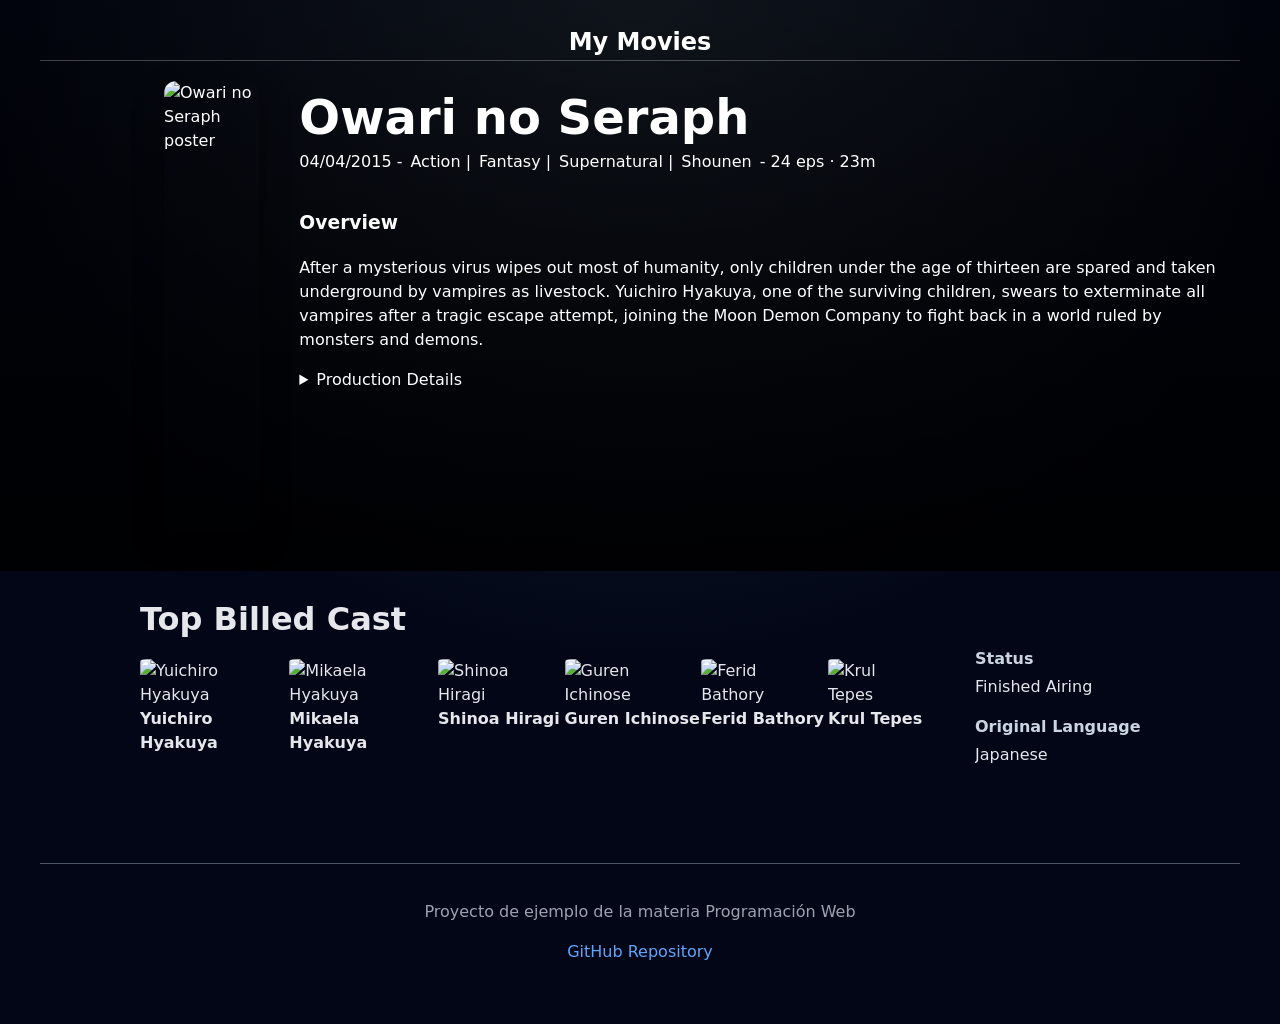
==== index.html @ bafc9f7d "Initial Commit" ====
<!DOCTYPE html>
<html lang="en">
    <head>
        <title>Página de Ejemplo</title>
        <meta charset="UTF-8">
        <meta name="viewport" content="width=device-width, initial-scale=1">
        <link href="css/style.css" rel="stylesheet">
    </head>
    <body>
      <section class= "top-info">
    <header class="page-header">
        <h1>My Movies</h1>
    </header>
    <article>
        <div class="top-movie">
            <img class="poster" src="https://s4.anilist.co/file/anilistcdn/media/anime/cover/large/bx20829-pgsXVjrfyI5V.png" alt="Owari no Seraph poster">
            <header>
            <h1 class="movie-title">Owari no Seraph</h1>
            <div class="movie-info">
                <p>  04/04/2015 -</p> 
                <ul class="movie-genre"> 
                    <li> Action | </li>
                    <li> Fantasy | </li>
                    <li> Supernatural | </li>
                    <li> Shounen </li>
                </ul>
                <p>- 24 eps · 23m</p>  
            </div>         
            
            <h1>Overview</h1>
            <p>After a mysterious virus wipes out most of humanity, only children under
            the age of thirteen are spared and taken underground by vampires as livestock.
            Yuichiro Hyakuya, one of the surviving children, swears to exterminate all
            vampires after a tragic escape attempt, joining the Moon Demon Company to
            fight back in a world ruled by monsters and demons.</p>

            <details>
                <summary>Production Details</summary>
                <p> Studio: Wit Studio </p>
                <p> Episodes: 24 (Season 1 &amp; 2)</p>
            </details>
            </header>
        </div>
        </article>
      </section>
      <div class="contenedor2info">
      <div class="castcont">
      <h1>Top Billed Cast</h1>
        <div class="cast">
            <div class="cast-item"> 
                <img src="https://s4.anilist.co/file/anilistcdn/character/large/b83015-XmUdY42WSKRG.png" alt="Yuichiro Hyakuya">
                <h1>Yuichiro Hyakuya</h1>
            </div>
            <div class="cast-item"> 
               <img src="https://s4.anilist.co/file/anilistcdn/character/large/b87287-cBUVUJNbvfvT.png" alt="Mikaela Hyakuya">
                <h1>Mikaela Hyakuya</h1>
            </div>
              <div class="cast-item">
               <img src="https://s4.anilist.co/file/anilistcdn/character/large/b83017-XXdnbunnBdTd.png" alt="Shinoa Hiragi">
                <h1>Shinoa Hiragi</h1>
            </div>
            <div class="cast-item"> 
                <img src="https://s4.anilist.co/file/anilistcdn/character/large/b88993-YNw36YYleasn.png" alt="Guren Ichinose">
                <h1>Guren Ichinose</h1>
            </div>
              <div class="cast-item">
                <img src="https://s4.anilist.co/file/anilistcdn/character/large/b88990-GQCTvKZPTg3h.png" alt="Ferid Bathory">
                <h1>Ferid Bathory</h1>
            </div>
            <div class="cast-item"> 
                <img src="https://s4.anilist.co/file/anilistcdn/character/large/b88899-ydsougsJFwCi.png" alt="Krul Tepes">
                <h1>Krul Tepes</h1>
            </div>
        </div>
        </div>
      <div class="movie-info2">
          <div class="movie-meta">

   <div class="meta-item">
      <h4>Status</h4>
      <p>Finished Airing</p>
   </div>

   <div class="meta-item">
      <h4>Original Language</h4>
      <p>Japanese</p>
   </div>

</div>
        </div>
      </div>
      <footer>
        <p> Proyecto de ejemplo de la materia Programación Web</p>
        <p><a href="github.com\miusuario\elrepo"> GitHub Repository</a></p>
   </footer>
    </body>
</html>
---- css/style.css ----
* {
    box-sizing: border-box; /* el width y height total incluye al padding y el border */
}

h1,
h2 
{
    /* font-weight: bold; */
     font-weight: 700; 
    /* font-weight: 900; */
}


body {
    padding: 0 0.75rem 1.5rem;
    font-size: 1rem;
    line-height: 1.5;
    margin: 0;
    min-height: 100vh;
    color: #e5e7eb;
    font-family:  ui-sans-serif, system-ui, -apple-system,
     BlinkMacSystemFont, "Segoe UI", Roboto, "Helvetica Neue", 
     Arial, "Noto Sans", sans-serif, "Apple Color Emoji", 
     "Segoe UI Emoji", "Segoe UI Symbol", "Noto Color Emoji";
    background: radial-gradient(circle at top, #1f2937 0, #020617 55%);
    display: flex;
    flex-direction: column;
    align-items: center;
}

body > :not(.top-info) {
    width: 100%;
    max-width: 1200px;
}

.page-header {
    text-align: center;
    border-bottom: 1px solid rgba(255, 255, 255, 0.25);
    margin-bottom: 1.5rem;
    padding: 1.25rem 0 1rem;
}
.page-header > h1 {
    margin-bottom: 0;
    margin-top: 0;
}
.movie-title {
    font-size: 3rem;
    font-weight: bolder; 
    margin-bottom: 0;
    margin-top: 0;
}

.movie-info {
    display: flex;
}

.movie-info  p  {
    margin-top: 5px;
}

.top-movie {
  margin-top: 20px;
  display: flex;
  margin-left: 100px;
}

.poster
{
    width: 300px;
    height: 450px;
    margin-right: 40px;
    border-radius: 12px;
    box-shadow: 0 12px 30px rgba(0, 0, 0, 0.45);
}

.movie-info {
  display: flex;
  margin-top: -8px;
}

.movie-genre {
  display: flex;
  margin-top: 5px;
  padding-left: 0.5rem;
}

.movie-genre li {
  margin-right: 0.5rem;
  list-style-type: none; /* Sin bullets */
}

.cast-item img{
  width: 150px;
  height: 225px;
  margin-right: 40px;
  border-radius: 6%;
}

.cast-item {
  scroll-snap-align: start;
}

.cast-item > h1
{
    margin-top: 0;
    font-size: medium;
    font-weight: bold;
}

.cast {
  display: flex;
  overflow-x: auto;
  scroll-snap-type: x mandatory;
}

.top-info {
   background-image: linear-gradient(rgba(0, 0, 0, 0.5), rgba(0, 0, 0, 0.9)),
     url('https://s4.anilist.co/file/anilistcdn/media/anime/banner/20829-1BRrVJAxlEKT.jpg'); /* Ruta de la imagen */
   background-size: cover; /* Ajusta la imagen para cubrir todo el contenedor */
   background-position: center center; /* Usa la parte media de la imagen */
   color: white; /* Color del texto para contraste */
   padding: 1.5rem 0 2.5rem;
   margin-bottom: 2.5rem;
   width: 100vw;
   margin-left: calc(50% - 50vw);
   margin-right: calc(50% - 50vw);
}

.top-info > * {
   max-width: 1200px;
   margin: 0 auto;
   padding: 0 1.5rem;
}

footer 
{
  border-top: 1px solid rgba(148, 163, 184, 0.5);
  margin-top: 3rem;
  padding-top: 1.25rem;
  padding-bottom: 1.25rem;
  text-align: center;
  color: #9ca3af;
}
.castcont {
  margin-right: 0;
  width: 900px;
  margin-left: 100px;
  flex: 3;
  
}

.castcont > h1 {
  margin-top: -3rem;
  margin-bottom: 1rem;
}

.movie-info2 {
  flex: 1;
  overflow-x: auto;
}

.movie-meta {
  margin-top: 0.25rem;
}

.meta-item > h4 {
  margin-top: 0;
  margin-bottom: 0.25rem;
  color: #cbd5e1;
  font-weight: 700;
}

.meta-item > p {
  margin-top: 0;
  margin-bottom: 1rem;
  color: #e5e7eb;
}

.contenedor2info {
  display: flex;      /* pone los hijos en fila */
  gap: 40px;
  margin-top: 2rem;
  margin-bottom: 2rem;
}

a {
  color: #60a5fa;
  text-decoration: none;
}

a:hover {
  text-decoration: underline;
}
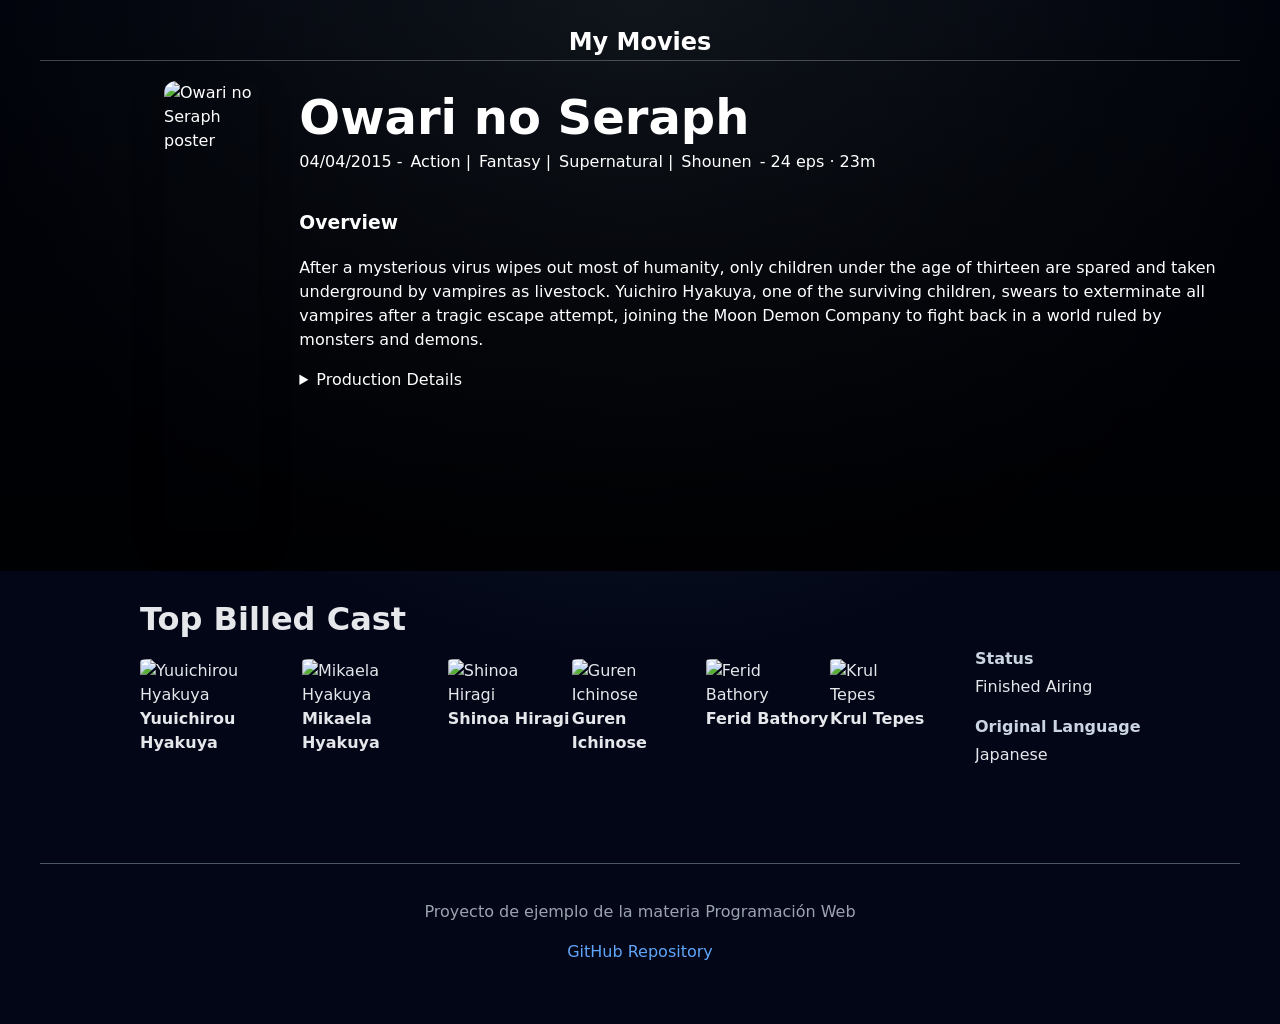
==== commit bb5ec311: "Agregar Pagina Autor" ====
--- a/index.html
+++ b/index.html
@@ -47,10 +47,10 @@
       <div class="castcont">
       <h1>Top Billed Cast</h1>
         <div class="cast">
-            <div class="cast-item"> 
-                <img src="https://s4.anilist.co/file/anilistcdn/character/large/b83015-XmUdY42WSKRG.png" alt="Yuichiro Hyakuya">
-                <h1>Yuichiro Hyakuya</h1>
-            </div>
+            <a class="cast-item" href="actor-yuuichirou.html"> 
+                <img src="https://s4.anilist.co/file/anilistcdn/character/large/b83015-XmUdY42WSKRG.png" alt="Yuuichirou Hyakuya">
+                <h1>Yuuichirou Hyakuya</h1>
+            </a>
             <div class="cast-item"> 
                <img src="https://s4.anilist.co/file/anilistcdn/character/large/b87287-cBUVUJNbvfvT.png" alt="Mikaela Hyakuya">
                 <h1>Mikaela Hyakuya</h1>
--- a/css/style.css
+++ b/css/style.css
@@ -98,6 +98,15 @@
 
 .cast-item {
   scroll-snap-align: start;
+  display: inline-block;
+  color: inherit;
+  text-decoration: none;
+  transition: transform 0.2s ease, box-shadow 0.2s ease;
+}
+
+.cast-item:hover {
+  transform: translateY(-6px);
+  text-decoration: none;
 }
 
 .cast-item > h1
@@ -110,6 +119,9 @@
 .cast {
   display: flex;
   overflow-x: auto;
+  overflow-y: visible;
+  padding-top: 8px;
+  margin-top: -8px;
   scroll-snap-type: x mandatory;
 }
 
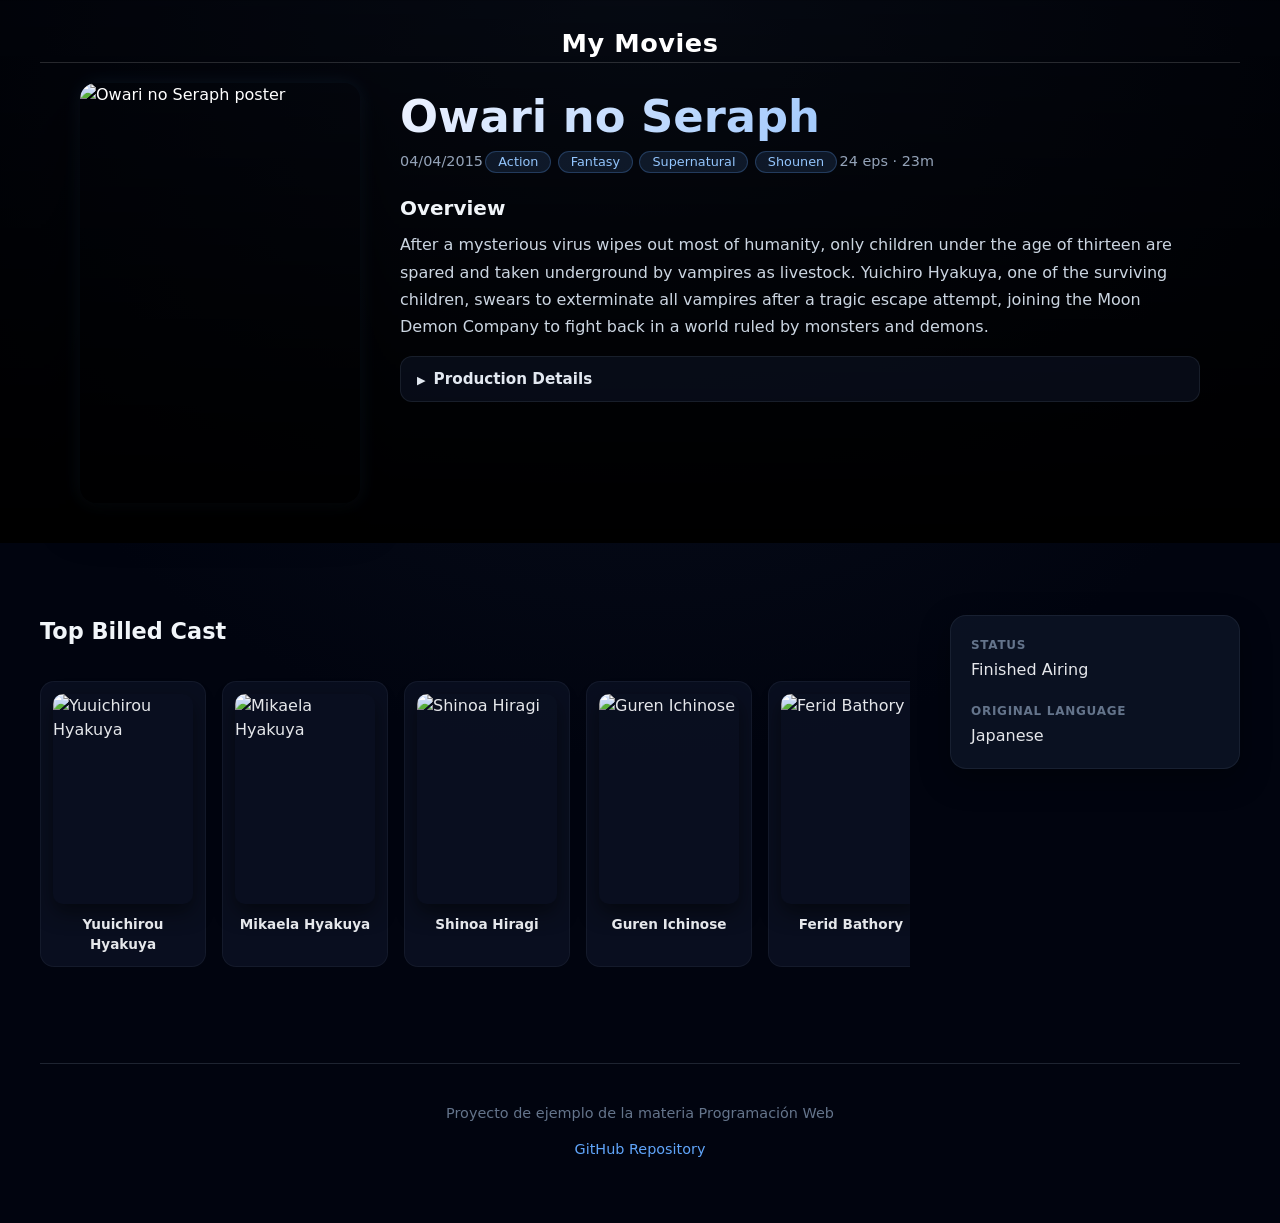
==== commit 78b70e0e: "Cambios pequenos de interfaz" ====
--- a/index.html
+++ b/index.html
@@ -17,14 +17,14 @@
             <header>
             <h1 class="movie-title">Owari no Seraph</h1>
             <div class="movie-info">
-                <p>  04/04/2015 -</p> 
-                <ul class="movie-genre"> 
-                    <li> Action | </li>
-                    <li> Fantasy | </li>
-                    <li> Supernatural | </li>
-                    <li> Shounen </li>
+                <p>04/04/2015</p>
+                <ul class="movie-genre">
+                    <li>Action</li>
+                    <li>Fantasy</li>
+                    <li>Supernatural</li>
+                    <li>Shounen</li>
                 </ul>
-                <p>- 24 eps · 23m</p>  
+                <p>24 eps · 23m</p>
             </div>         
             
             <h1>Overview</h1>
--- a/css/style.css
+++ b/css/style.css
@@ -1,208 +1,398 @@
 * {
-    box-sizing: border-box; /* el width y height total incluye al padding y el border */
+  box-sizing: border-box;
+}
+
+/* ── Animaciones ── */
+@keyframes fadeUp {
+  from { opacity: 0; transform: translateY(18px); }
+  to   { opacity: 1; transform: translateY(0); }
+}
+
+@keyframes fadeIn {
+  from { opacity: 0; }
+  to   { opacity: 1; }
 }
 
 h1,
-h2 
-{
-    /* font-weight: bold; */
-     font-weight: 700; 
-    /* font-weight: 900; */
-}
-
+h2 {
+  font-weight: 700;
+}
 
 body {
-    padding: 0 0.75rem 1.5rem;
-    font-size: 1rem;
-    line-height: 1.5;
-    margin: 0;
-    min-height: 100vh;
-    color: #e5e7eb;
-    font-family:  ui-sans-serif, system-ui, -apple-system,
-     BlinkMacSystemFont, "Segoe UI", Roboto, "Helvetica Neue", 
-     Arial, "Noto Sans", sans-serif, "Apple Color Emoji", 
-     "Segoe UI Emoji", "Segoe UI Symbol", "Noto Color Emoji";
-    background: radial-gradient(circle at top, #1f2937 0, #020617 55%);
-    display: flex;
-    flex-direction: column;
-    align-items: center;
+  padding: 0 0.75rem 1.5rem;
+  font-size: 1rem;
+  line-height: 1.5;
+  margin: 0;
+  min-height: 100vh;
+  color: #e5e7eb;
+  font-family: ui-sans-serif, system-ui, -apple-system,
+    BlinkMacSystemFont, "Segoe UI", Roboto, "Helvetica Neue",
+    Arial, "Noto Sans", sans-serif, "Apple Color Emoji",
+    "Segoe UI Emoji", "Segoe UI Symbol", "Noto Color Emoji";
+  background: radial-gradient(circle at top, #0b1222 0, #01040f 55%);
+  display: flex;
+  flex-direction: column;
+  align-items: center;
 }
 
 body > :not(.top-info) {
-    width: 100%;
-    max-width: 1200px;
+  width: 100%;
+  max-width: 1200px;
+}
+
+
+::-webkit-scrollbar { height: 6px; width: 8px; }
+::-webkit-scrollbar-track { background: transparent; }
+::-webkit-scrollbar-thumb {
+  background: rgba(96, 165, 250, 0.3);
+  border-radius: 999px;
+}
+::-webkit-scrollbar-thumb:hover { background: rgba(96, 165, 250, 0.5); }
+
+/* ── Enlaces ── */
+a {
+  color: #60a5fa;
+  text-decoration: none;
+  transition: color 0.2s;
+}
+
+a:hover {
+  color: #93bbfd;
+  text-decoration: underline;
 }
 
 .page-header {
-    text-align: center;
-    border-bottom: 1px solid rgba(255, 255, 255, 0.25);
-    margin-bottom: 1.5rem;
-    padding: 1.25rem 0 1rem;
-}
+  text-align: center;
+  border-bottom: 1px solid rgba(255, 255, 255, 0.15);
+  margin-bottom: 1.5rem;
+  padding: 1.25rem 0 1rem;
+}
+
 .page-header > h1 {
-    margin-bottom: 0;
-    margin-top: 0;
-}
-.movie-title {
-    font-size: 3rem;
-    font-weight: bolder; 
-    margin-bottom: 0;
-    margin-top: 0;
-}
-
-.movie-info {
-    display: flex;
-}
-
-.movie-info  p  {
-    margin-top: 5px;
+  margin-bottom: 0;
+  margin-top: 0;
+  font-size: 1.6rem;
+  letter-spacing: 0.02em;
+}
+
+
+.top-info {
+  background-image:
+    linear-gradient(to bottom, rgba(0, 0, 0, 0.45) 0%, rgba(0, 0, 0, 0.97) 100%),
+    url('https://s4.anilist.co/file/anilistcdn/media/anime/banner/20829-1BRrVJAxlEKT.jpg');
+  background-size: cover;
+  background-position: center 30%;
+  color: white;
+  padding: 1.5rem 0 2.5rem;
+  margin-bottom: 2.5rem;
+  width: 100vw;
+  margin-left: calc(50% - 50vw);
+  margin-right: calc(50% - 50vw);
+  animation: fadeIn 0.6s ease both;
+}
+
+.top-info > * {
+  max-width: 1200px;
+  margin: 0 auto;
+  padding: 0 1.5rem;
 }
 
 .top-movie {
   margin-top: 20px;
   display: flex;
-  margin-left: 100px;
-}
-
-.poster
-{
-    width: 300px;
-    height: 450px;
-    margin-right: 40px;
-    border-radius: 12px;
-    box-shadow: 0 12px 30px rgba(0, 0, 0, 0.45);
-}
+  gap: 2.5rem;
+  padding: 0 1rem;
+  animation: fadeUp 0.6s 0.1s ease both;
+}
+
+
+.poster {
+  width: 280px;
+  height: 420px;
+  flex-shrink: 0;
+  border-radius: 16px;
+  box-shadow:
+    0 16px 40px rgba(0, 0, 0, 0.6),
+    0 0 20px rgba(96, 165, 250, 0.1);
+  object-fit: cover;
+  transition: transform 0.35s ease, box-shadow 0.35s ease;
+}
+
+.poster:hover {
+  transform: scale(1.03);
+  box-shadow:
+    0 20px 50px rgba(0, 0, 0, 0.65),
+    0 0 30px rgba(96, 165, 250, 0.2);
+}
+
+/* ── Título de la película ── */
+.movie-title {
+  font-size: 2.8rem;
+  font-weight: 800;
+  margin-bottom: 0;
+  margin-top: 0;
+  background: linear-gradient(135deg, #f0f4ff 0%, #60a5fa 100%);
+  -webkit-background-clip: text;
+  background-clip: text;
+  -webkit-text-fill-color: transparent;
+}
+
 
 .movie-info {
   display: flex;
-  margin-top: -8px;
+  align-items: center;
+  flex-wrap: wrap;
+  margin-top: 0;
+  gap: 0.15rem;
+}
+
+.movie-info p {
+  margin: 0;
+  padding: 0;
+  font-size: 0.9rem;
+  color: #94a3b8;
 }
 
 .movie-genre {
   display: flex;
-  margin-top: 5px;
-  padding-left: 0.5rem;
+  flex-wrap: wrap;
+  margin: 0;
+  padding-left: 0;
+  gap: 0.4rem;
 }
 
 .movie-genre li {
+  list-style-type: none;
+  padding: 0.25rem 0.75rem;
+  border-radius: 999px;
+  background: rgba(96, 165, 250, 0.12);
+  border: 1px solid rgba(96, 165, 250, 0.25);
+  font-size: 0.8rem;
+  color: #93c5fd;
+  line-height: 1;
+  transition: background 0.25s, border-color 0.25s;
+}
+
+.movie-genre li:hover {
+  background: rgba(96, 165, 250, 0.22);
+  border-color: rgba(96, 165, 250, 0.45);
+}
+
+.top-movie header > h1:not(.movie-title) {
+  font-size: 1.25rem;
+  margin-top: 1.25rem;
+  margin-bottom: 0.5rem;
+  color: #f1f5f9;
+}
+
+.top-movie header > p {
+  color: #cbd5e1;
+  line-height: 1.7;
+  margin-top: 0;
+}
+
+details {
+  margin-top: 1rem;
+  border-radius: 12px;
+  background: rgba(15, 23, 42, 0.5);
+  backdrop-filter: blur(6px);
+  border: 1px solid rgba(148, 163, 184, 0.12);
+  overflow: hidden;
+  transition: border-color 0.3s;
+}
+
+details:hover {
+  border-color: rgba(96, 165, 250, 0.3);
+}
+
+details summary {
+  padding: 0.65rem 1rem;
+  cursor: pointer;
+  font-weight: 600;
+  font-size: 0.95rem;
+  color: #e2e8f0;
+  transition: background 0.2s;
+  list-style: none;
+}
+
+details summary::before {
+  content: "\25B6";
+  display: inline-block;
   margin-right: 0.5rem;
-  list-style-type: none; /* Sin bullets */
-}
-
-.cast-item img{
-  width: 150px;
-  height: 225px;
-  margin-right: 40px;
-  border-radius: 6%;
-}
-
+  font-size: 0.7rem;
+  transition: transform 0.25s;
+}
+
+details[open] summary::before {
+  transform: rotate(90deg);
+}
+
+details summary:hover {
+  background: rgba(96, 165, 250, 0.08);
+}
+
+details > p {
+  margin: 0;
+  padding: 0.25rem 1rem 0.5rem;
+  color: #94a3b8;
+  font-size: 0.9rem;
+}
+
+.contenedor2info {
+  display: flex;
+  gap: 2.5rem;
+  margin-top: 2rem;
+  margin-bottom: 2rem;
+  animation: fadeUp 0.6s 0.2s ease both;
+}
+
+.castcont {
+  flex: 3;
+  min-width: 0;
+}
+
+.castcont > h1 {
+  margin-top: 0;
+  margin-bottom: 1.25rem;
+  font-size: 1.4rem;
+  color: #f1f5f9;
+}
+
+.cast {
+  display: flex;
+  overflow-x: auto;
+  overflow-y: visible;
+  gap: 1rem;
+  padding: 0.75rem 0.25rem 1rem;
+  scroll-snap-type: x mandatory;
+  scroll-behavior: smooth;
+}
 .cast-item {
   scroll-snap-align: start;
-  display: inline-block;
+  display: flex;
+  flex-direction: column;
+  align-items: center;
   color: inherit;
   text-decoration: none;
-  transition: transform 0.2s ease, box-shadow 0.2s ease;
+  flex-shrink: 0;
+  padding: 0.75rem;
+  border-radius: 14px;
+  background: rgba(15, 23, 42, 0.6);
+  backdrop-filter: blur(8px);
+  border: 1px solid rgba(148, 163, 184, 0.08);
+  transition: transform 0.3s ease, box-shadow 0.3s ease, border-color 0.3s;
 }
 
 .cast-item:hover {
   transform: translateY(-6px);
   text-decoration: none;
-}
-
-.cast-item > h1
-{
-    margin-top: 0;
-    font-size: medium;
-    font-weight: bold;
-}
-
-.cast {
-  display: flex;
-  overflow-x: auto;
-  overflow-y: visible;
-  padding-top: 8px;
-  margin-top: -8px;
-  scroll-snap-type: x mandatory;
-}
-
-.top-info {
-   background-image: linear-gradient(rgba(0, 0, 0, 0.5), rgba(0, 0, 0, 0.9)),
-     url('https://s4.anilist.co/file/anilistcdn/media/anime/banner/20829-1BRrVJAxlEKT.jpg'); /* Ruta de la imagen */
-   background-size: cover; /* Ajusta la imagen para cubrir todo el contenedor */
-   background-position: center center; /* Usa la parte media de la imagen */
-   color: white; /* Color del texto para contraste */
-   padding: 1.5rem 0 2.5rem;
-   margin-bottom: 2.5rem;
-   width: 100vw;
-   margin-left: calc(50% - 50vw);
-   margin-right: calc(50% - 50vw);
-}
-
-.top-info > * {
-   max-width: 1200px;
-   margin: 0 auto;
-   padding: 0 1.5rem;
-}
-
-footer 
-{
-  border-top: 1px solid rgba(148, 163, 184, 0.5);
-  margin-top: 3rem;
-  padding-top: 1.25rem;
-  padding-bottom: 1.25rem;
+  box-shadow: 0 12px 30px rgba(0, 0, 0, 0.4);
+  border-color: rgba(96, 165, 250, 0.25);
+}
+
+.cast-item img {
+  width: 140px;
+  height: 210px;
+  object-fit: cover;
+  border-radius: 10px;
+  box-shadow: 0 8px 20px rgba(0, 0, 0, 0.5);
+  transition: transform 0.3s, box-shadow 0.3s;
+}
+
+.cast-item:hover img {
+  transform: scale(1.03);
+  box-shadow: 0 10px 25px rgba(0, 0, 0, 0.55);
+}
+
+.cast-item > h1 {
+  margin-top: 0.6rem;
+  margin-bottom: 0;
+  font-size: 0.85rem;
+  font-weight: 600;
   text-align: center;
-  color: #9ca3af;
-}
-.castcont {
-  margin-right: 0;
-  width: 900px;
-  margin-left: 100px;
-  flex: 3;
-  
-}
-
-.castcont > h1 {
-  margin-top: -3rem;
-  margin-bottom: 1rem;
+  max-width: 140px;
 }
 
 .movie-info2 {
   flex: 1;
-  overflow-x: auto;
+  min-width: 180px;
 }
 
 .movie-meta {
-  margin-top: 0.25rem;
+  margin-top: 0;
+  padding: 1.25rem;
+  border-radius: 16px;
+  background: rgba(15, 23, 42, 0.7);
+  backdrop-filter: blur(10px);
+  border: 1px solid rgba(148, 163, 184, 0.1);
+  box-shadow: 0 10px 30px rgba(0, 0, 0, 0.35);
 }
 
 .meta-item > h4 {
   margin-top: 0;
   margin-bottom: 0.25rem;
-  color: #cbd5e1;
-  font-weight: 700;
+  color: #64748b;
+  font-weight: 600;
+  font-size: 0.75rem;
+  text-transform: uppercase;
+  letter-spacing: 0.06em;
 }
 
 .meta-item > p {
   margin-top: 0;
-  margin-bottom: 1rem;
+  margin-bottom: 1.25rem;
   color: #e5e7eb;
-}
-
-.contenedor2info {
-  display: flex;      /* pone los hijos en fila */
-  gap: 40px;
-  margin-top: 2rem;
-  margin-bottom: 2rem;
-}
-
-a {
-  color: #60a5fa;
-  text-decoration: none;
-}
-
-a:hover {
-  text-decoration: underline;
-}
-
-
-
+  font-weight: 500;
+}
+
+.meta-item:last-child > p {
+  margin-bottom: 0;
+}
+
+footer {
+  border-top: 1px solid rgba(148, 163, 184, 0.2);
+  margin-top: 3rem;
+  padding-top: 1.5rem;
+  padding-bottom: 1.5rem;
+  text-align: center;
+  color: #64748b;
+  font-size: 0.9rem;
+  animation: fadeUp 0.6s 0.3s ease both;
+}
+
+/* ── Responsividad ── */
+@media (max-width: 900px) {
+  .top-movie {
+    flex-direction: column;
+    align-items: center;
+    text-align: center;
+    padding: 0;
+  }
+
+  .poster {
+    width: 220px;
+    height: 330px;
+  }
+
+  .movie-title {
+    font-size: 2rem;
+  }
+
+  .movie-info {
+    justify-content: center;
+  }
+
+  .movie-genre {
+    justify-content: center;
+  }
+
+  .contenedor2info {
+    flex-direction: column;
+    gap: 1.5rem;
+  }
+
+  .castcont {
+    width: 100%;
+  }
+}
+
